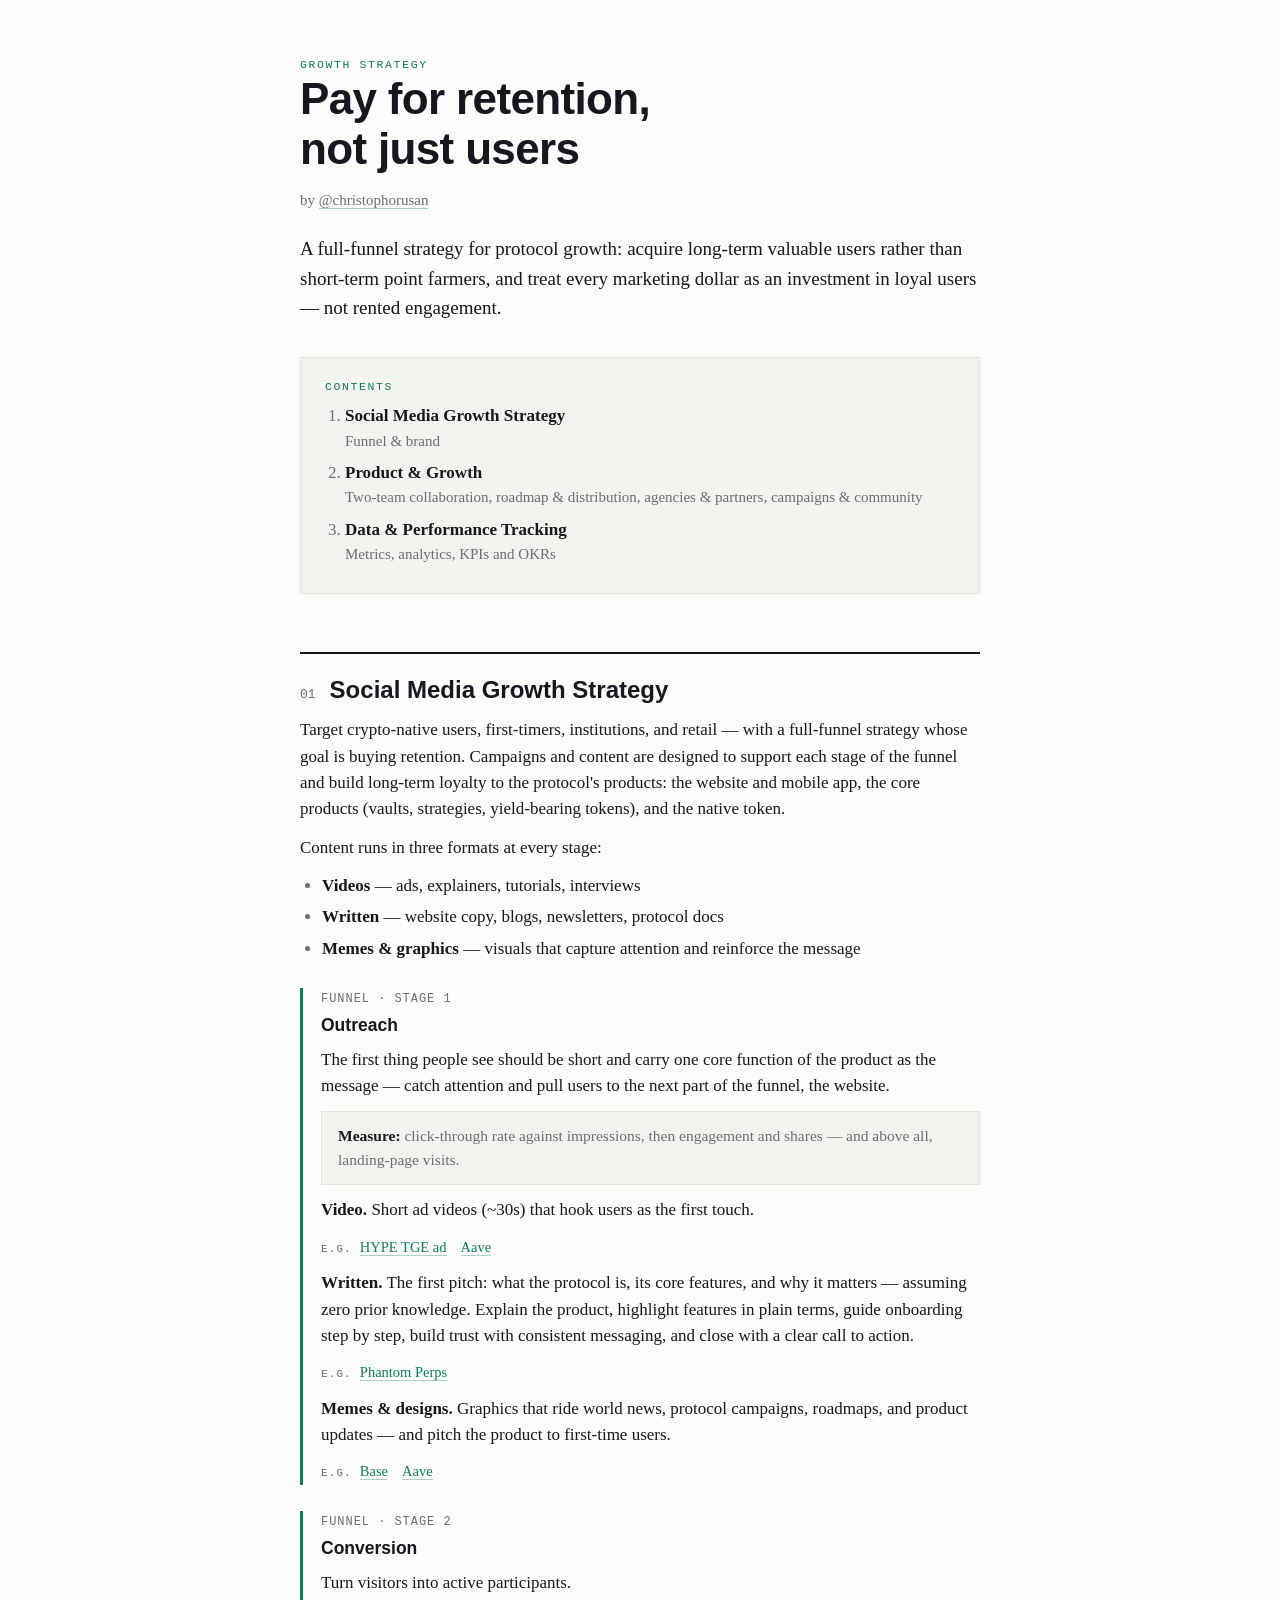
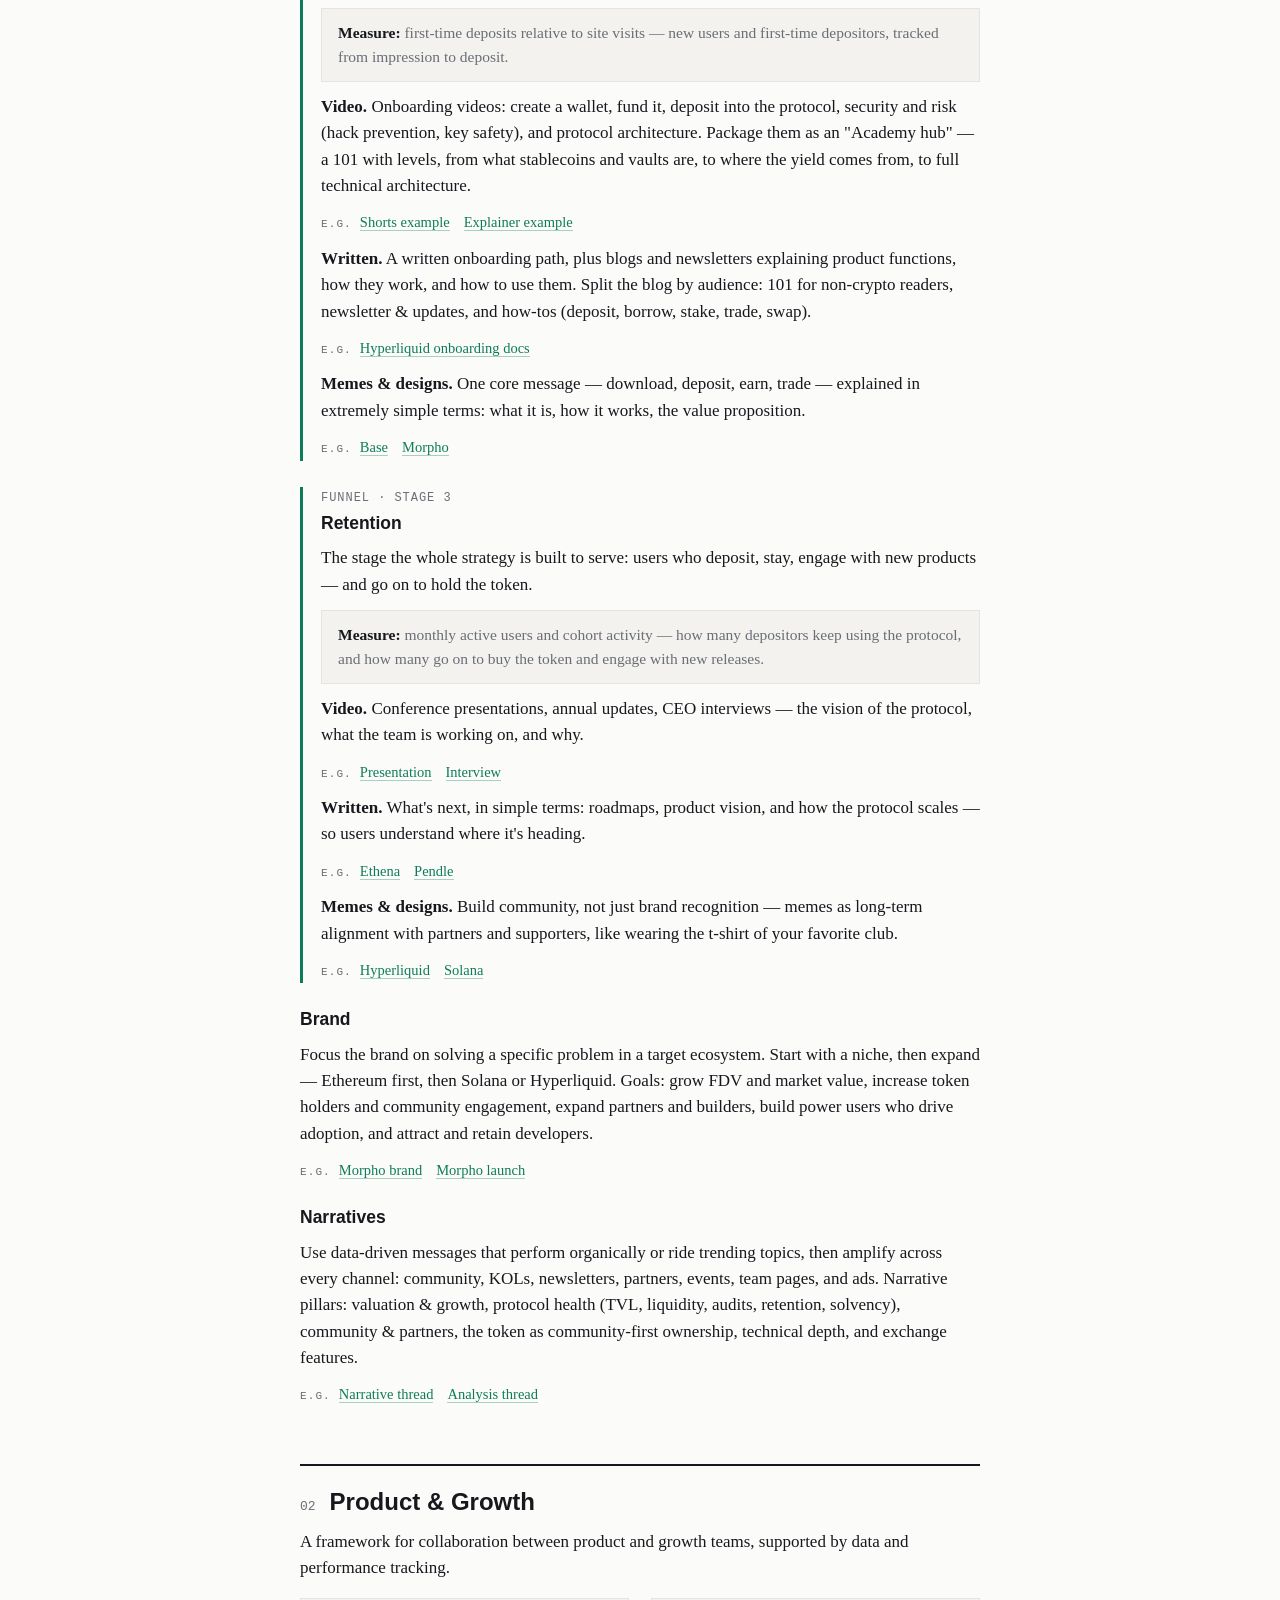
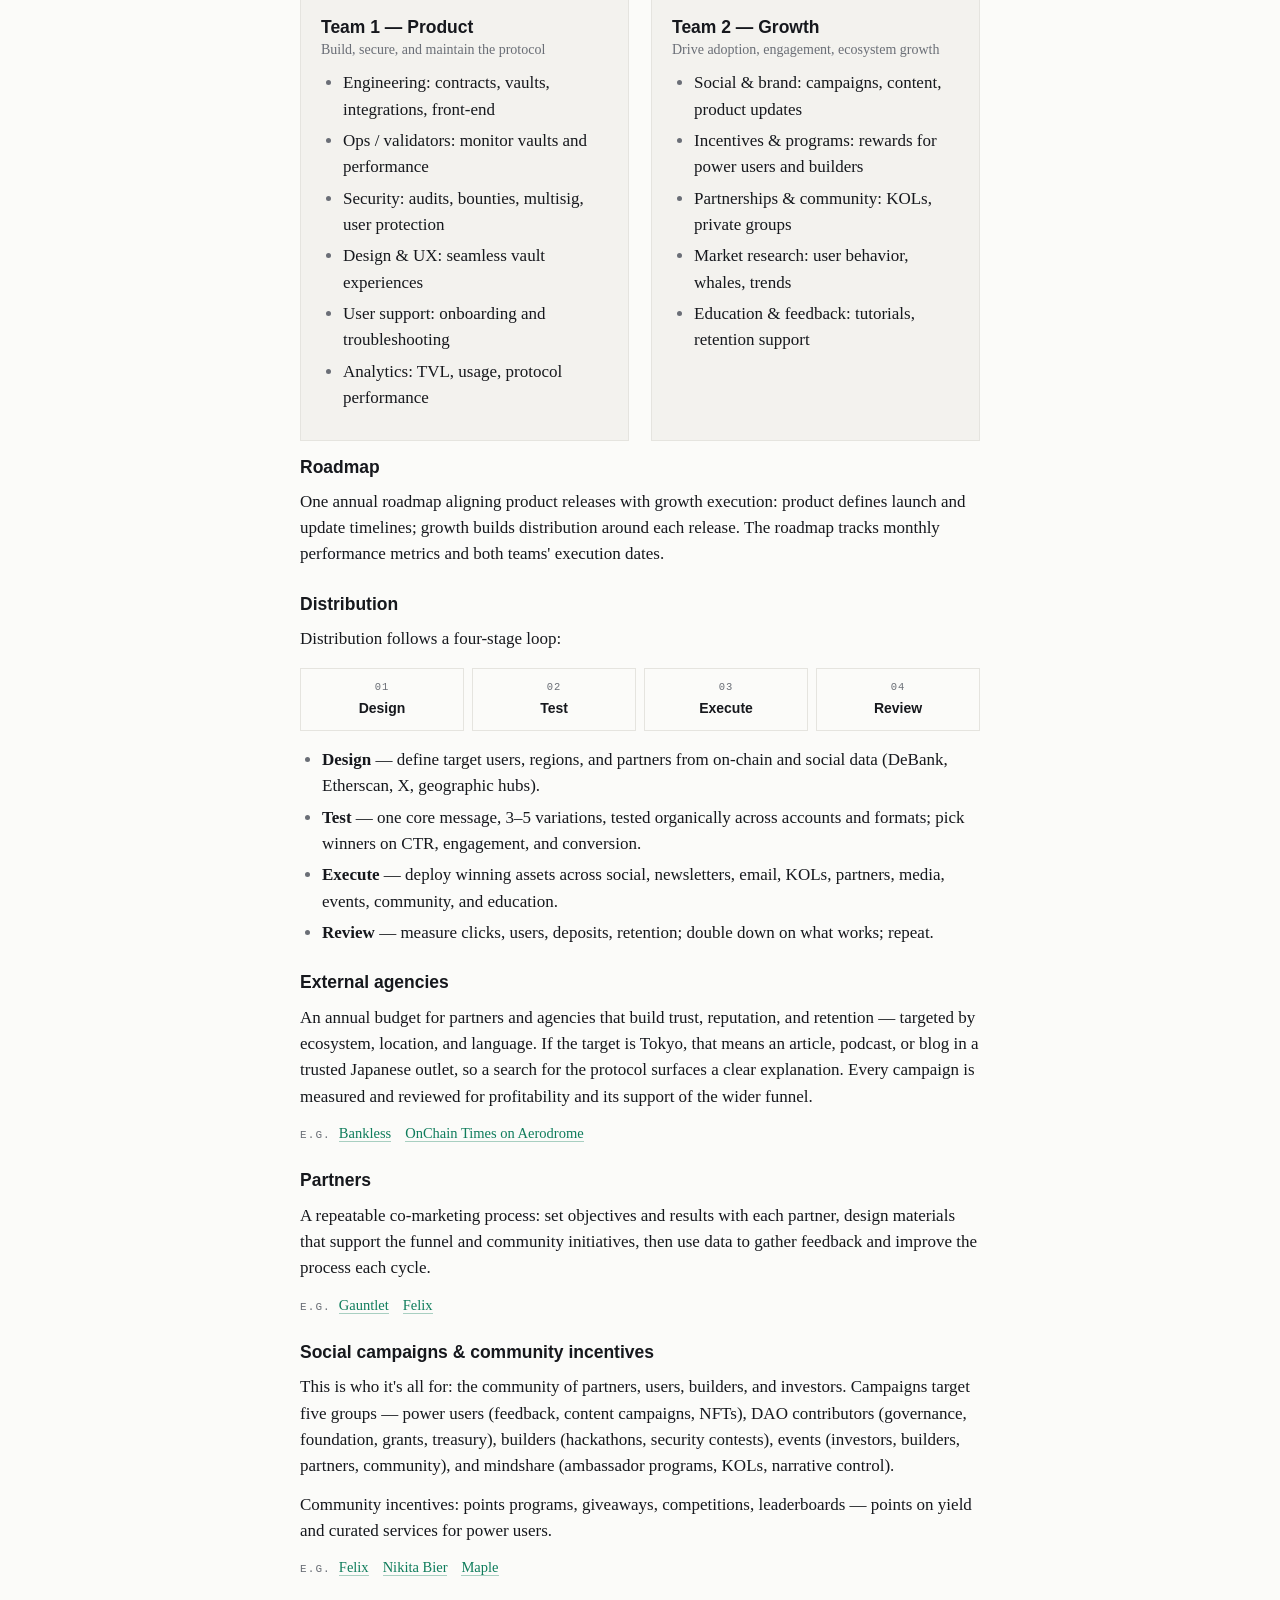
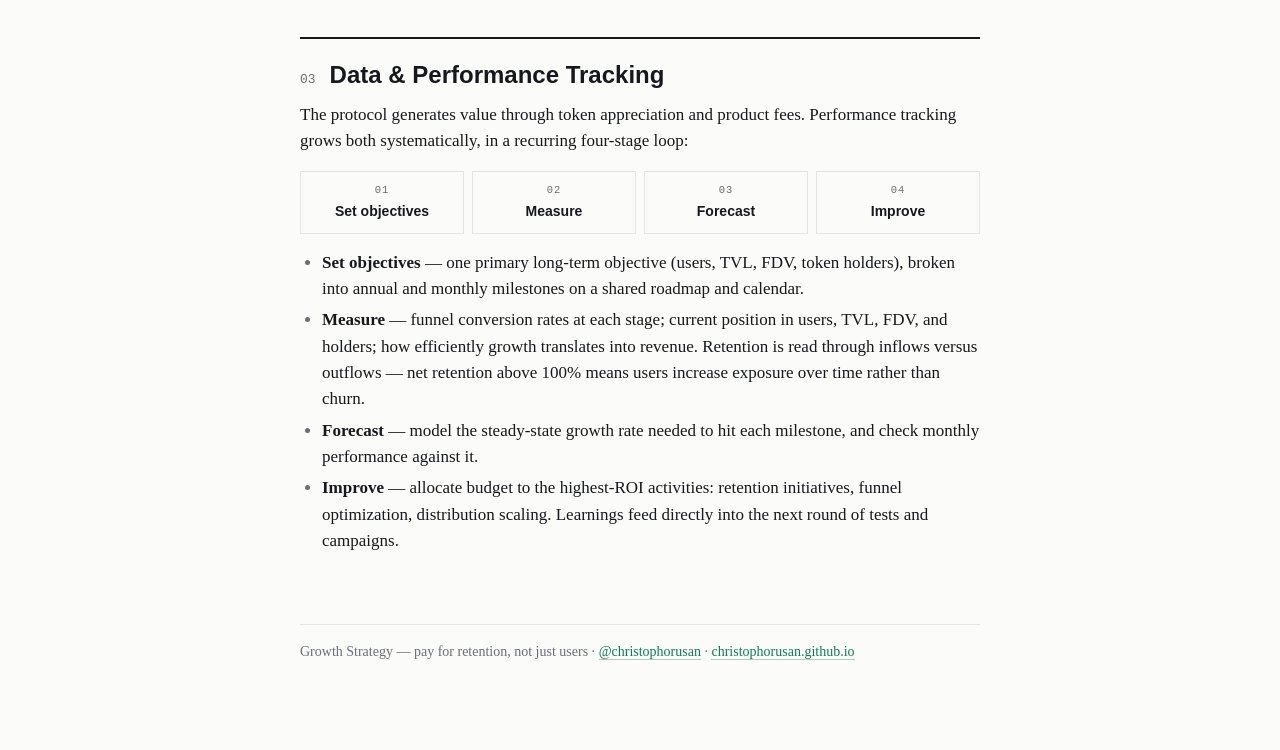
==== growth-strategy/index.html @ 37521517 "Add Growth Strategy page as the theory behind Oslo; two-visual preview on Engineering row Co-Authore" ====
<!DOCTYPE html>
<html lang="en">
<head>
<meta charset="utf-8">
<meta name="viewport" content="width=device-width, initial-scale=1">
<title>Growth Strategy — Pay for Retention, Not Just Users</title>
<style>
:root{
  --paper:#FBFBF9; --ink:#16181D; --soft:#6A6E76; --accent:#0E7C5B; --line:#E5E4DF; --card:#F3F2EE;
}
@media (prefers-color-scheme: dark){
  :root{ --paper:#101214; --ink:#E8E7E2; --soft:#9A9EA6; --accent:#3FBF8F; --line:#26292E; --card:#17191D; }
}
:root[data-theme="dark"]{ --paper:#101214; --ink:#E8E7E2; --soft:#9A9EA6; --accent:#3FBF8F; --line:#26292E; --card:#17191D; }
:root[data-theme="light"]{ --paper:#FBFBF9; --ink:#16181D; --soft:#6A6E76; --accent:#0E7C5B; --line:#E5E4DF; --card:#F3F2EE; }

html{background:var(--paper)}
body{
  font-family: Charter, Georgia, 'Times New Roman', serif;
  color:var(--ink); background:var(--paper);
  line-height:1.55; font-size:17px;
  max-width:680px; margin:0 auto; padding:56px 22px 90px;
}
h1,h2,h3{font-family:'Avenir Next','Helvetica Neue',Helvetica,Arial,sans-serif; text-wrap:balance; line-height:1.15; margin:0}
h1{font-size:clamp(30px,6vw,44px); font-weight:700; letter-spacing:-0.015em}
h2{font-size:24px; font-weight:600; margin-top:8px}
h3{font-size:17.5px; font-weight:600; margin-top:6px}
p{margin:12px 0}
.eyebrow{
  font-family:ui-monospace,'SF Mono',Menlo,monospace; font-size:11.5px; letter-spacing:0.14em;
  text-transform:uppercase; color:var(--accent); font-weight:500;
}
.byline{color:var(--soft); font-size:15px; margin-top:14px}
.byline a{color:var(--soft)}
.lede{font-size:19px; color:var(--ink); margin-top:22px}
a{color:var(--accent); text-decoration:none; border-bottom:1px solid color-mix(in srgb, var(--accent) 35%, transparent)}
a:hover{border-bottom-color:var(--accent)}
a:focus-visible{outline:2px solid var(--accent); outline-offset:2px; border-radius:2px}

.toc{border:1px solid var(--line); background:var(--card); padding:20px 24px; margin:34px 0 10px}
.toc ol{margin:8px 0 0; padding-left:20px}
.toc li{margin:7px 0}
.toc .d{color:var(--soft); font-size:15px}

section{margin-top:58px}
.secnum{
  display:flex; align-items:baseline; gap:14px; border-top:2px solid var(--ink);
  padding-top:14px; margin-bottom:6px;
}
.secnum .n{font-family:ui-monospace,'SF Mono',Menlo,monospace; font-size:13px; color:var(--soft)}

ul{padding-left:22px; margin:10px 0}
li{margin:5px 0}
li::marker{color:var(--soft)}

.stage{border-left:3px solid var(--accent); padding:2px 0 2px 18px; margin:26px 0}
.stage .k{font-family:ui-monospace,'SF Mono',Menlo,monospace; font-size:12px; color:var(--soft); letter-spacing:0.08em; text-transform:uppercase}
.metric{background:var(--card); border:1px solid var(--line); padding:12px 16px; margin:12px 0; font-size:15.5px; color:var(--soft)}
.metric b{color:var(--ink); font-weight:600}

.egs{font-size:14.5px; color:var(--soft); margin:8px 0 0}
.egs span{font-family:ui-monospace,'SF Mono',Menlo,monospace; font-size:11px; letter-spacing:0.1em; text-transform:uppercase; margin-right:8px}
.egs a{margin-right:14px; white-space:nowrap}

.cols{display:grid; grid-template-columns:1fr 1fr; gap:22px; margin:16px 0}
@media (max-width:620px){ .cols{grid-template-columns:1fr} }
.col{border:1px solid var(--line); padding:18px 20px; background:var(--card)}
.col h3{margin-top:0}
.col .sub{color:var(--soft); font-size:14px; margin:2px 0 10px}

.loop{display:grid; grid-template-columns:repeat(4,1fr); gap:8px; margin:16px 0}
@media (max-width:620px){ .loop{grid-template-columns:repeat(2,1fr)} }
.loop div{border:1px solid var(--line); padding:10px 12px; font-family:'Avenir Next','Helvetica Neue',sans-serif; font-size:14px; font-weight:600; text-align:center}
.loop div small{display:block; font-weight:400; color:var(--soft); font-family:ui-monospace,'SF Mono',Menlo,monospace; font-size:10.5px; letter-spacing:0.1em; margin-bottom:3px}

footer{margin-top:70px; border-top:1px solid var(--line); padding-top:16px; color:var(--soft); font-size:14px}
</style>

<div class="eyebrow">Growth Strategy</div>
<h1>Pay for retention,<br>not just users</h1>
<p class="byline">by <a href="https://x.com/christophorusan" target="_blank" rel="noopener">@christophorusan</a></p>

<p class="lede">A full-funnel strategy for protocol growth: acquire long-term valuable users rather than short-term point farmers, and treat every marketing dollar as an investment in loyal users — not rented engagement.</p>

<div class="toc">
  <div class="eyebrow">Contents</div>
  <ol>
    <li><b>Social Media Growth Strategy</b> <div class="d">Funnel &amp; brand</div></li>
    <li><b>Product &amp; Growth</b> <div class="d">Two-team collaboration, roadmap &amp; distribution, agencies &amp; partners, campaigns &amp; community</div></li>
    <li><b>Data &amp; Performance Tracking</b> <div class="d">Metrics, analytics, KPIs and OKRs</div></li>
  </ol>
</div>

<section>
  <div class="secnum"><span class="n">01</span><h2>Social Media Growth Strategy</h2></div>
  <p>Target crypto-native users, first-timers, institutions, and retail — with a full-funnel strategy whose goal is buying retention. Campaigns and content are designed to support each stage of the funnel and build long-term loyalty to the protocol's products: the website and mobile app, the core products (vaults, strategies, yield-bearing tokens), and the native token.</p>
  <p>Content runs in three formats at every stage:</p>
  <ul>
    <li><b>Videos</b> — ads, explainers, tutorials, interviews</li>
    <li><b>Written</b> — website copy, blogs, newsletters, protocol docs</li>
    <li><b>Memes &amp; graphics</b> — visuals that capture attention and reinforce the message</li>
  </ul>

  <div class="stage">
    <div class="k">Funnel · Stage 1</div>
    <h3>Outreach</h3>
    <p>The first thing people see should be short and carry one core function of the product as the message — catch attention and pull users to the next part of the funnel, the website.</p>
    <div class="metric"><b>Measure:</b> click-through rate against impressions, then engagement and shares — and above all, landing-page visits.</div>
    <p><b>Video.</b> Short ad videos (~30s) that hook users as the first touch.</p>
    <p class="egs"><span>e.g.</span><a href="https://x.com/christophorusan/status/1855778920747954342" target="_blank" rel="noopener">HYPE TGE ad</a><a href="https://x.com/aave/status/2003155595210424394" target="_blank" rel="noopener">Aave</a></p>
    <p><b>Written.</b> The first pitch: what the protocol is, its core features, and why it matters — assuming zero prior knowledge. Explain the product, highlight features in plain terms, guide onboarding step by step, build trust with consistent messaging, and close with a clear call to action.</p>
    <p class="egs"><span>e.g.</span><a href="https://phantom.com/learn/blog/phantom-perps" target="_blank" rel="noopener">Phantom Perps</a></p>
    <p><b>Memes &amp; designs.</b> Graphics that ride world news, protocol campaigns, roadmaps, and product updates — and pitch the product to first-time users.</p>
    <p class="egs"><span>e.g.</span><a href="https://x.com/base/status/1912584945127813533" target="_blank" rel="noopener">Base</a><a href="https://x.com/aave/status/2007457760061935712" target="_blank" rel="noopener">Aave</a></p>
  </div>

  <div class="stage">
    <div class="k">Funnel · Stage 2</div>
    <h3>Conversion</h3>
    <p>Turn visitors into active participants.</p>
    <div class="metric"><b>Measure:</b> first-time deposits relative to site visits — new users and first-time depositors, tracked from impression to deposit.</div>
    <p><b>Video.</b> Onboarding videos: create a wallet, fund it, deposit into the protocol, security and risk (hack prevention, key safety), and protocol architecture. Package them as an "Academy hub" — a 101 with levels, from what stablecoins and vaults are, to where the yield comes from, to full technical architecture.</p>
    <p class="egs"><span>e.g.</span><a href="https://www.youtube.com/shorts/gUmIEtz-gNc" target="_blank" rel="noopener">Shorts example</a><a href="https://www.youtube.com/watch?v=byNNauAJrKI" target="_blank" rel="noopener">Explainer example</a></p>
    <p><b>Written.</b> A written onboarding path, plus blogs and newsletters explaining product functions, how they work, and how to use them. Split the blog by audience: 101 for non-crypto readers, newsletter &amp; updates, and how-tos (deposit, borrow, stake, trade, swap).</p>
    <p class="egs"><span>e.g.</span><a href="https://hyperliquid.gitbook.io/hyperliquid-docs/onboarding" target="_blank" rel="noopener">Hyperliquid onboarding docs</a></p>
    <p><b>Memes &amp; designs.</b> One core message — download, deposit, earn, trade — explained in extremely simple terms: what it is, how it works, the value proposition.</p>
    <p class="egs"><span>e.g.</span><a href="https://x.com/base/status/1989096686396821803" target="_blank" rel="noopener">Base</a><a href="https://x.com/morpho/status/2009310157768139183" target="_blank" rel="noopener">Morpho</a></p>
  </div>

  <div class="stage">
    <div class="k">Funnel · Stage 3</div>
    <h3>Retention</h3>
    <p>The stage the whole strategy is built to serve: users who deposit, stay, engage with new products — and go on to hold the token.</p>
    <div class="metric"><b>Measure:</b> monthly active users and cohort activity — how many depositors keep using the protocol, and how many go on to buy the token and engage with new releases.</div>
    <p><b>Video.</b> Conference presentations, annual updates, CEO interviews — the vision of the protocol, what the team is working on, and why.</p>
    <p class="egs"><span>e.g.</span><a href="https://www.youtube.com/watch?v=QDxRDzxxXgY" target="_blank" rel="noopener">Presentation</a><a href="https://www.youtube.com/watch?v=FBHmAq5lmZQ" target="_blank" rel="noopener">Interview</a></p>
    <p><b>Written.</b> What's next, in simple terms: roadmaps, product vision, and how the protocol scales — so users understand where it's heading.</p>
    <p class="egs"><span>e.g.</span><a href="https://x.com/ethena_labs/status/1885018297957310686" target="_blank" rel="noopener">Ethena</a><a href="https://x.com/pendle_fi/status/1886764236795429321" target="_blank" rel="noopener">Pendle</a></p>
    <p><b>Memes &amp; designs.</b> Build community, not just brand recognition — memes as long-term alignment with partners and supporters, like wearing the t-shirt of your favorite club.</p>
    <p class="egs"><span>e.g.</span><a href="https://x.com/HyperliquidX/status/2008458928288657426" target="_blank" rel="noopener">Hyperliquid</a><a href="https://x.com/solana/status/2010392531218157868" target="_blank" rel="noopener">Solana</a></p>
  </div>

  <h3>Brand</h3>
  <p>Focus the brand on solving a specific problem in a target ecosystem. Start with a niche, then expand — Ethereum first, then Solana or Hyperliquid. Goals: grow FDV and market value, increase token holders and community engagement, expand partners and builders, build power users who drive adoption, and attract and retain developers.</p>
  <p class="egs"><span>e.g.</span><a href="https://x.com/Morpho/status/1842148215342215176" target="_blank" rel="noopener">Morpho brand</a><a href="https://x.com/Morpho/status/1711744126184747077" target="_blank" rel="noopener">Morpho launch</a></p>

  <h3 style="margin-top:26px">Narratives</h3>
  <p>Use data-driven messages that perform organically or ride trending topics, then amplify across every channel: community, KOLs, newsletters, partners, events, team pages, and ads. Narrative pillars: valuation &amp; growth, protocol health (TVL, liquidity, audits, retention, solvency), community &amp; partners, the token as community-first ownership, technical depth, and exchange features.</p>
  <p class="egs"><span>e.g.</span><a href="https://x.com/hyperdailytk/status/2016038440043995509" target="_blank" rel="noopener">Narrative thread</a><a href="https://x.com/narwhaltan/status/1974338352557273239" target="_blank" rel="noopener">Analysis thread</a></p>
</section>

<section>
  <div class="secnum"><span class="n">02</span><h2>Product &amp; Growth</h2></div>
  <p>A framework for collaboration between product and growth teams, supported by data and performance tracking.</p>
  <div class="cols">
    <div class="col">
      <h3>Team 1 — Product</h3>
      <div class="sub">Build, secure, and maintain the protocol</div>
      <ul>
        <li>Engineering: contracts, vaults, integrations, front-end</li>
        <li>Ops / validators: monitor vaults and performance</li>
        <li>Security: audits, bounties, multisig, user protection</li>
        <li>Design &amp; UX: seamless vault experiences</li>
        <li>User support: onboarding and troubleshooting</li>
        <li>Analytics: TVL, usage, protocol performance</li>
      </ul>
    </div>
    <div class="col">
      <h3>Team 2 — Growth</h3>
      <div class="sub">Drive adoption, engagement, ecosystem growth</div>
      <ul>
        <li>Social &amp; brand: campaigns, content, product updates</li>
        <li>Incentives &amp; programs: rewards for power users and builders</li>
        <li>Partnerships &amp; community: KOLs, private groups</li>
        <li>Market research: user behavior, whales, trends</li>
        <li>Education &amp; feedback: tutorials, retention support</li>
      </ul>
    </div>
  </div>

  <h3>Roadmap</h3>
  <p>One annual roadmap aligning product releases with growth execution: product defines launch and update timelines; growth builds distribution around each release. The roadmap tracks monthly performance metrics and both teams' execution dates.</p>

  <h3 style="margin-top:26px">Distribution</h3>
  <p>Distribution follows a four-stage loop:</p>
  <div class="loop">
    <div><small>01</small>Design</div>
    <div><small>02</small>Test</div>
    <div><small>03</small>Execute</div>
    <div><small>04</small>Review</div>
  </div>
  <ul>
    <li><b>Design</b> — define target users, regions, and partners from on-chain and social data (DeBank, Etherscan, X, geographic hubs).</li>
    <li><b>Test</b> — one core message, 3–5 variations, tested organically across accounts and formats; pick winners on CTR, engagement, and conversion.</li>
    <li><b>Execute</b> — deploy winning assets across social, newsletters, email, KOLs, partners, media, events, community, and education.</li>
    <li><b>Review</b> — measure clicks, users, deposits, retention; double down on what works; repeat.</li>
  </ul>

  <h3 style="margin-top:26px">External agencies</h3>
  <p>An annual budget for partners and agencies that build trust, reputation, and retention — targeted by ecosystem, location, and language. If the target is Tokyo, that means an article, podcast, or blog in a trusted Japanese outlet, so a search for the protocol surfaces a clear explanation. Every campaign is measured and reviewed for profitability and its support of the wider funnel.</p>
  <p class="egs"><span>e.g.</span><a href="https://x.com/Bankless/status/1978785440892153946" target="_blank" rel="noopener">Bankless</a><a href="https://www.onchaintimes.com/aerodrome-the-defi-revenue-giant/" target="_blank" rel="noopener">OnChain Times on Aerodrome</a></p>

  <h3 style="margin-top:26px">Partners</h3>
  <p>A repeatable co-marketing process: set objectives and results with each partner, design materials that support the funnel and community initiatives, then use data to gather feedback and improve the process each cycle.</p>
  <p class="egs"><span>e.g.</span><a href="https://x.com/gauntlet_xyz/status/2011458198679461908" target="_blank" rel="noopener">Gauntlet</a><a href="https://x.com/felixprotocol/status/2011831820371828920" target="_blank" rel="noopener">Felix</a></p>

  <h3 style="margin-top:26px">Social campaigns &amp; community incentives</h3>
  <p>This is who it's all for: the community of partners, users, builders, and investors. Campaigns target five groups — power users (feedback, content campaigns, NFTs), DAO contributors (governance, foundation, grants, treasury), builders (hackathons, security contests), events (investors, builders, partners, community), and mindshare (ambassador programs, KOLs, narrative control).</p>
  <p>Community incentives: points programs, giveaways, competitions, leaderboards — points on yield and curated services for power users.</p>
  <p class="egs"><span>e.g.</span><a href="https://x.com/felixprotocol/status/1986089539362869435" target="_blank" rel="noopener">Felix</a><a href="https://x.com/nikitabier/status/2012307256444854693" target="_blank" rel="noopener">Nikita Bier</a><a href="https://x.com/maplefinance/status/1917927119793078739" target="_blank" rel="noopener">Maple</a></p>
</section>

<section>
  <div class="secnum"><span class="n">03</span><h2>Data &amp; Performance Tracking</h2></div>
  <p>The protocol generates value through token appreciation and product fees. Performance tracking grows both systematically, in a recurring four-stage loop:</p>
  <div class="loop">
    <div><small>01</small>Set objectives</div>
    <div><small>02</small>Measure</div>
    <div><small>03</small>Forecast</div>
    <div><small>04</small>Improve</div>
  </div>
  <ul>
    <li><b>Set objectives</b> — one primary long-term objective (users, TVL, FDV, token holders), broken into annual and monthly milestones on a shared roadmap and calendar.</li>
    <li><b>Measure</b> — funnel conversion rates at each stage; current position in users, TVL, FDV, and holders; how efficiently growth translates into revenue. Retention is read through inflows versus outflows — net retention above 100% means users increase exposure over time rather than churn.</li>
    <li><b>Forecast</b> — model the steady-state growth rate needed to hit each milestone, and check monthly performance against it.</li>
    <li><b>Improve</b> — allocate budget to the highest-ROI activities: retention initiatives, funnel optimization, distribution scaling. Learnings feed directly into the next round of tests and campaigns.</li>
  </ul>
</section>

<footer>
  Growth Strategy — pay for retention, not just users · <a href="https://x.com/christophorusan" target="_blank" rel="noopener">@christophorusan</a> · <a href="https://christophorusan.github.io" target="_blank" rel="noopener">christophorusan.github.io</a>
</footer>

</html>
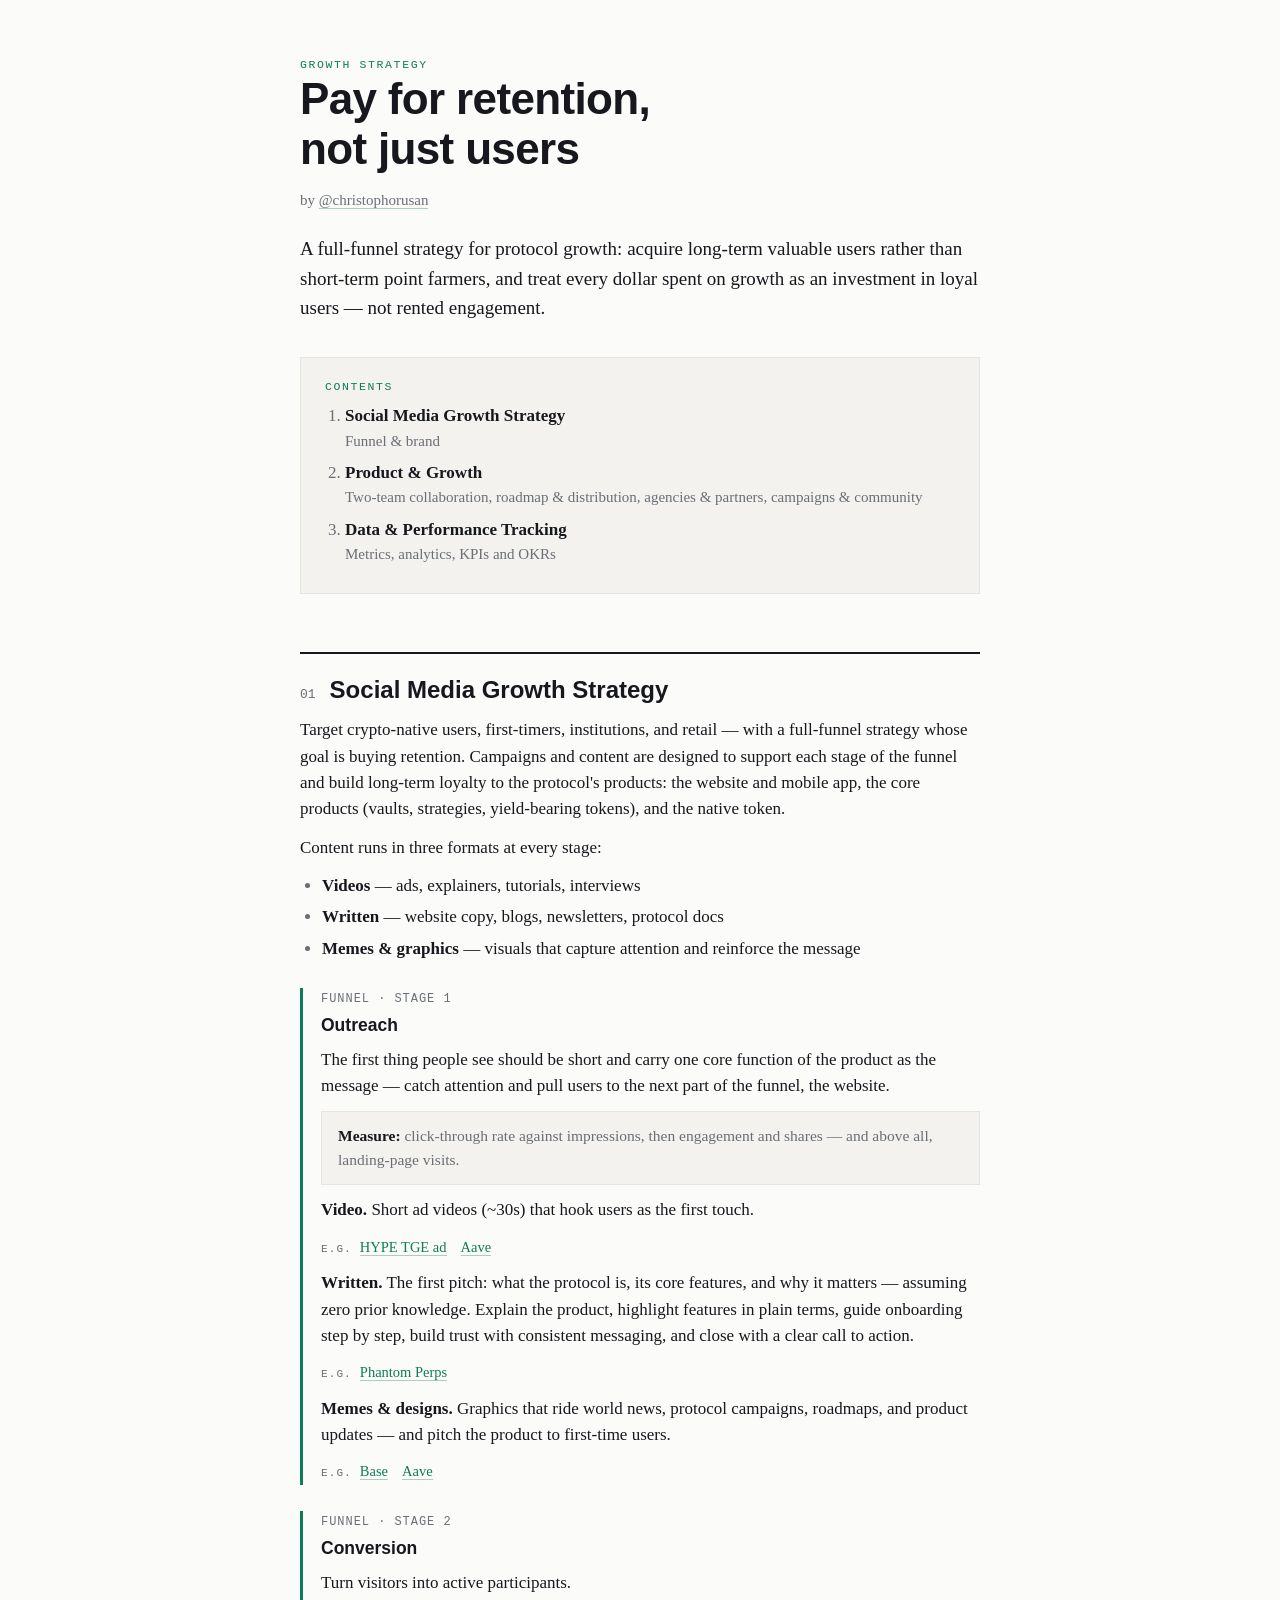
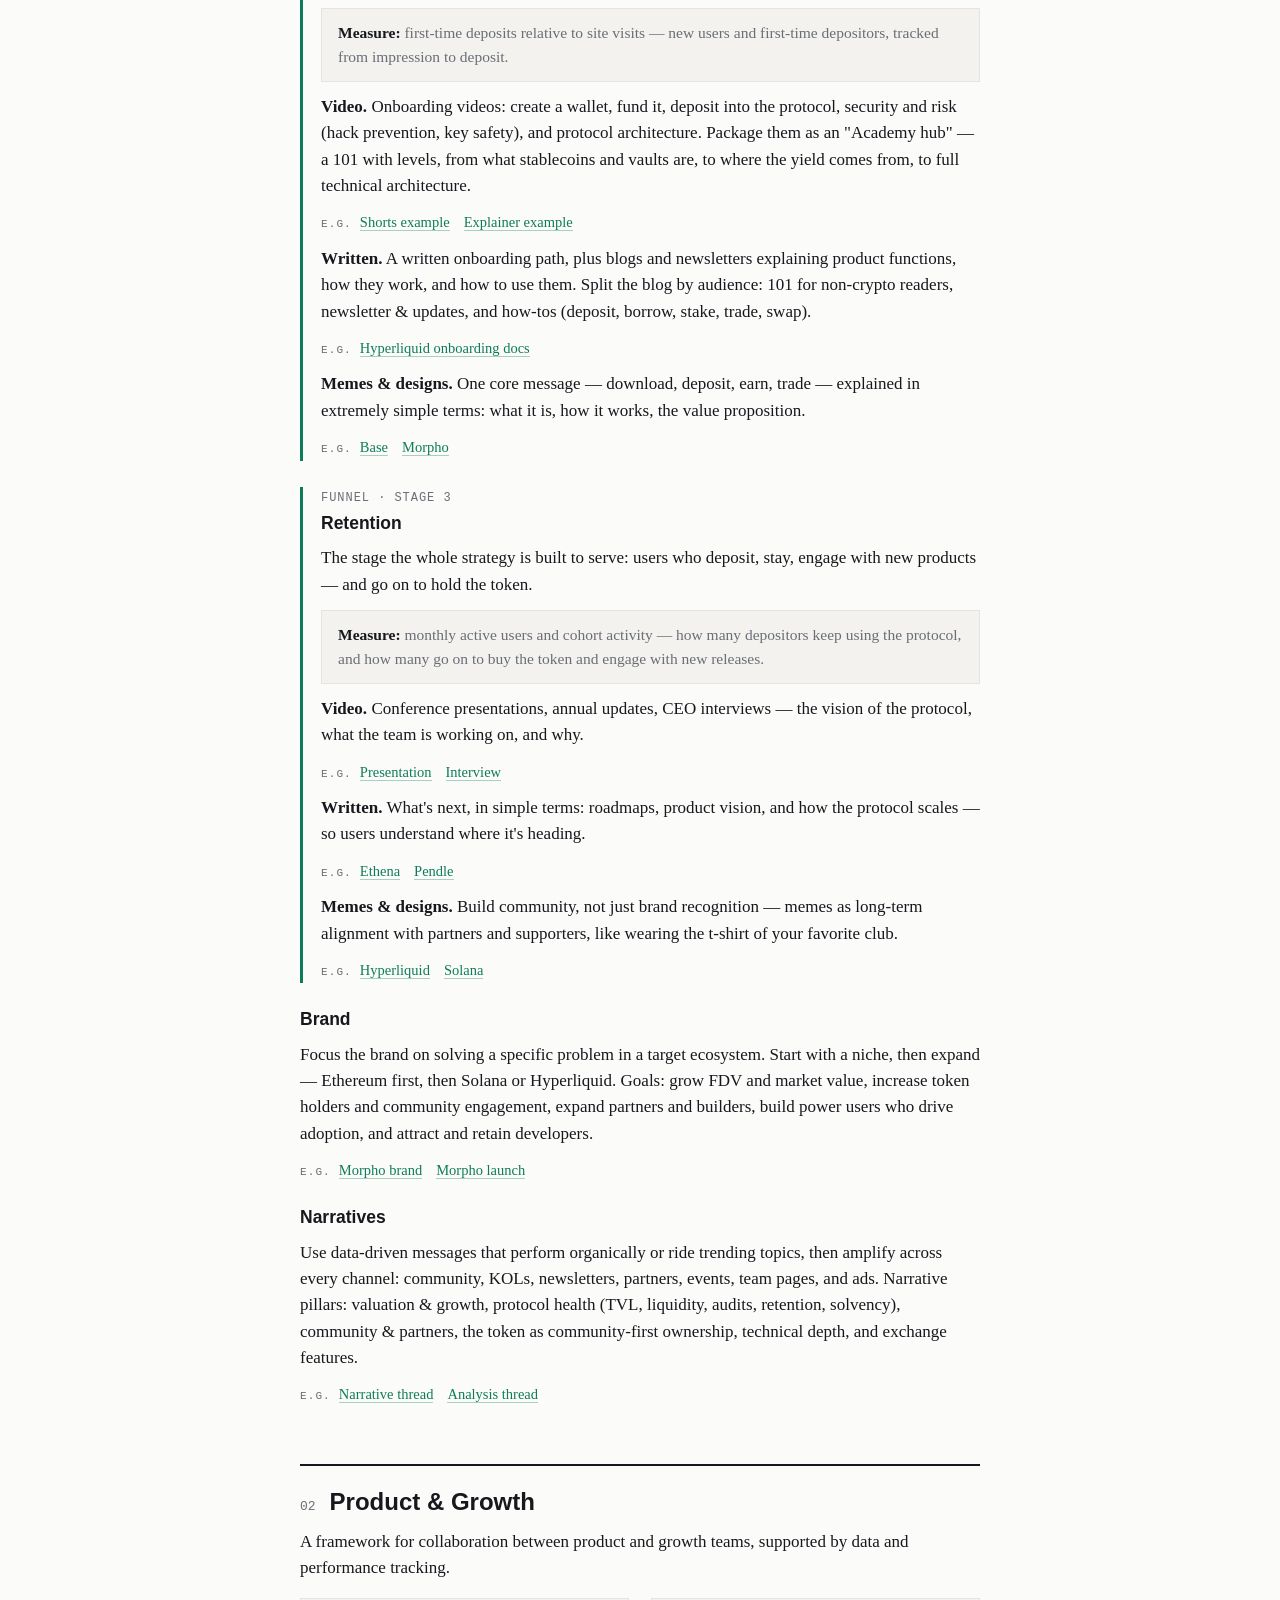
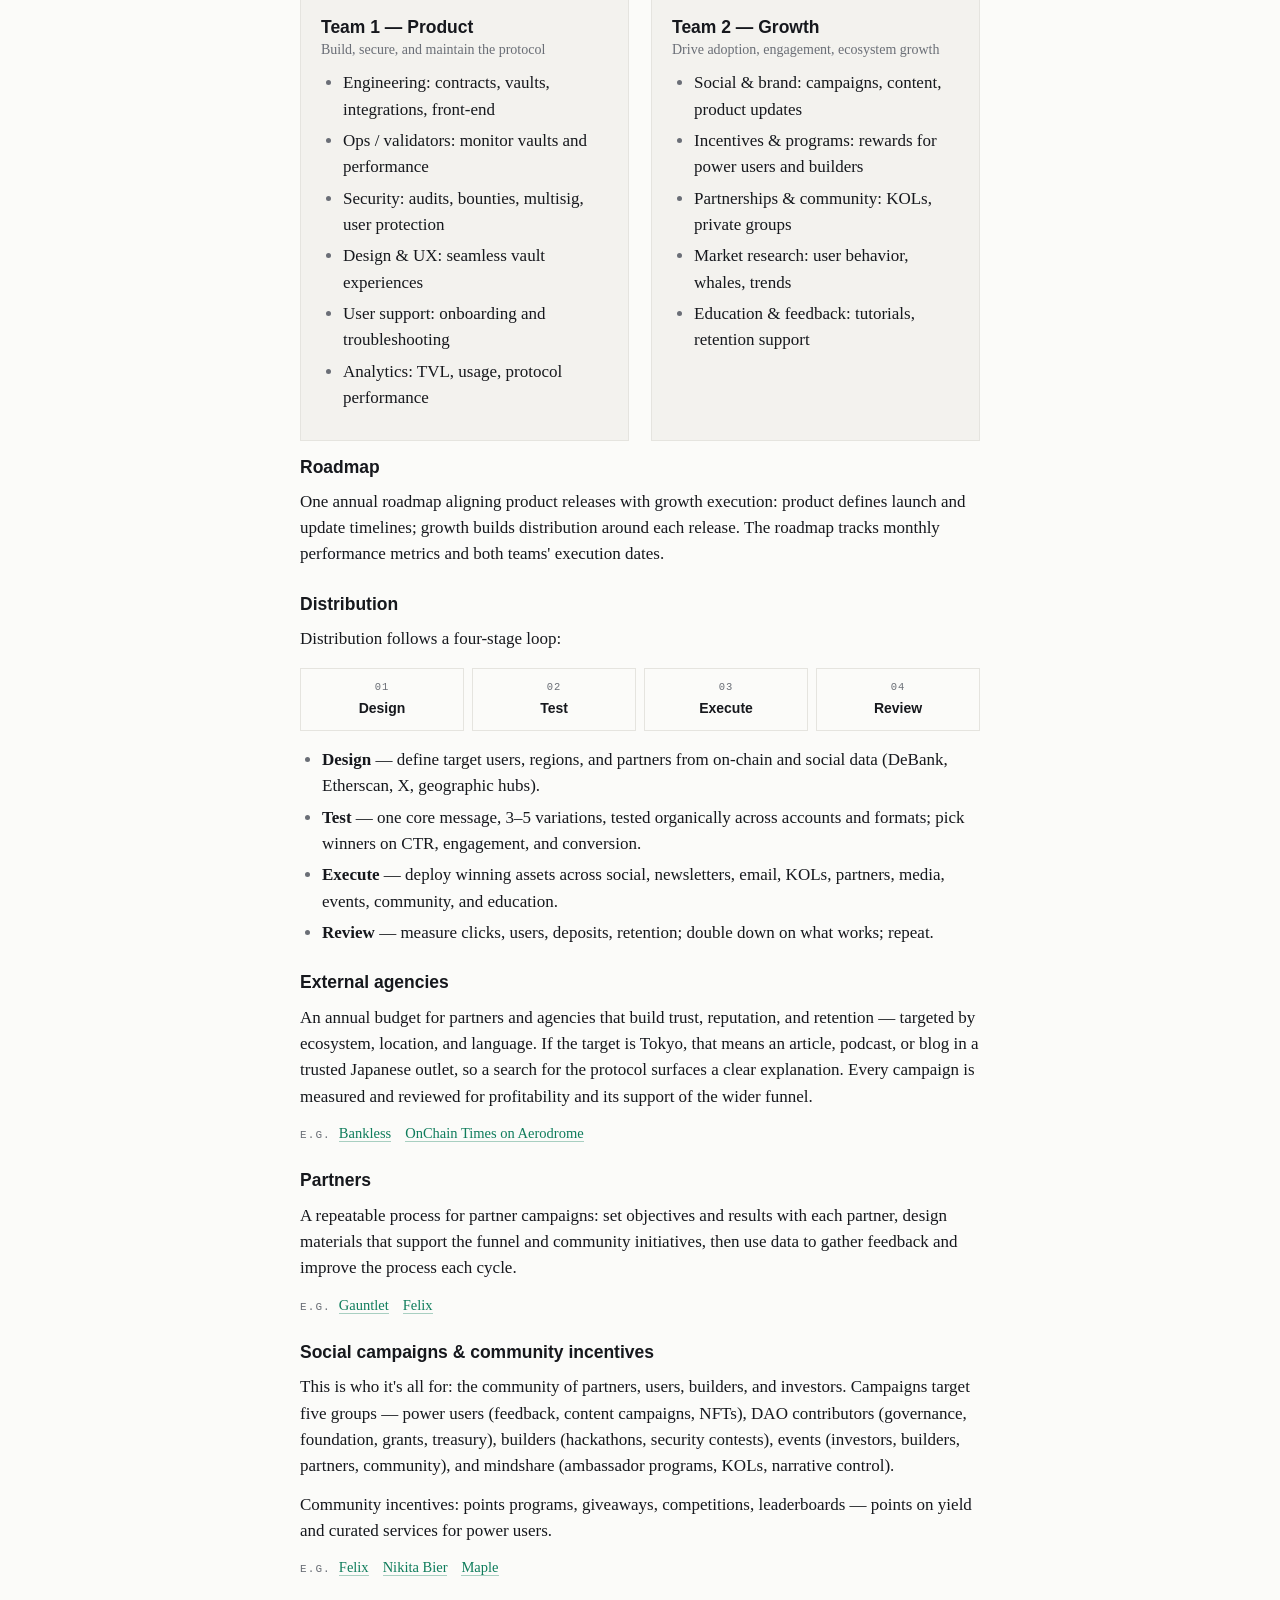
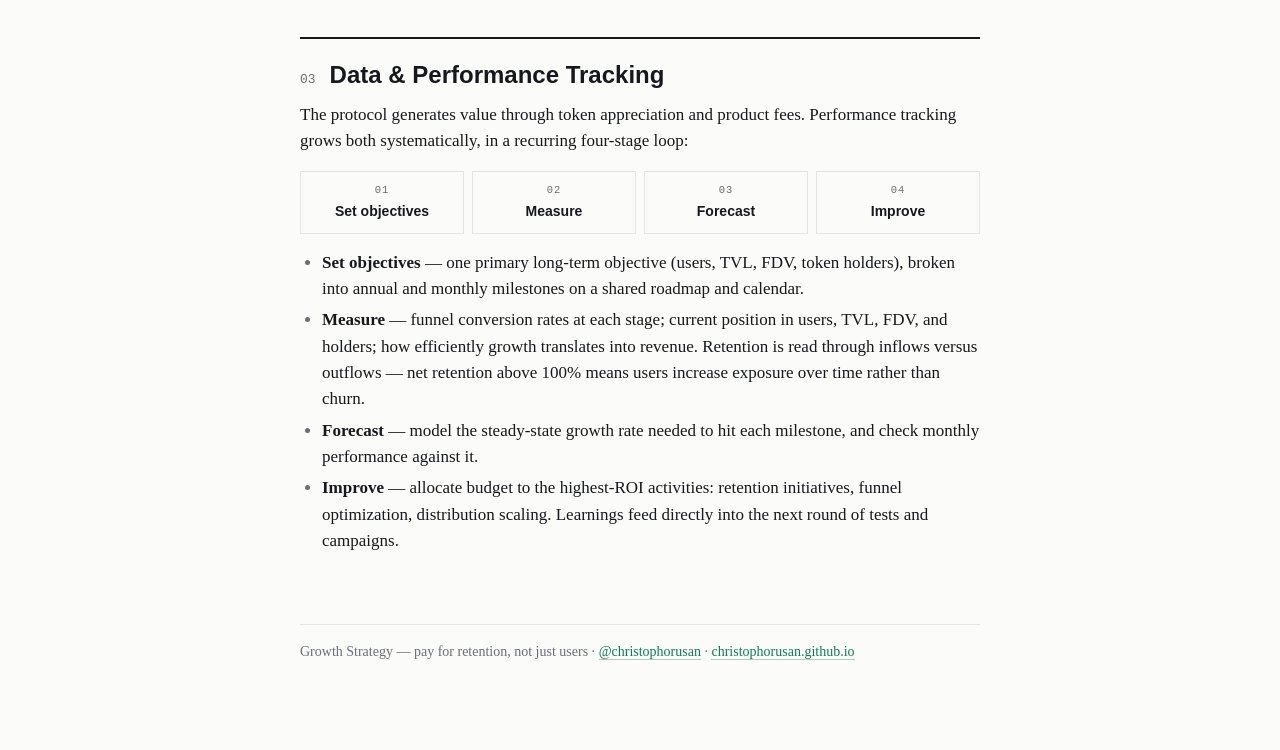
==== commit a4694789: "Refine portfolio around trader needs and community participation" ====
--- a/growth-strategy/index.html
+++ b/growth-strategy/index.html
@@ -80,7 +80,7 @@
 <h1>Pay for retention,<br>not just users</h1>
 <p class="byline">by <a href="https://x.com/christophorusan" target="_blank" rel="noopener">@christophorusan</a></p>
 
-<p class="lede">A full-funnel strategy for protocol growth: acquire long-term valuable users rather than short-term point farmers, and treat every marketing dollar as an investment in loyal users — not rented engagement.</p>
+<p class="lede">A full-funnel strategy for protocol growth: acquire long-term valuable users rather than short-term point farmers, and treat every dollar spent on growth as an investment in loyal users — not rented engagement.</p>
 
 <div class="toc">
   <div class="eyebrow">Contents</div>
@@ -201,7 +201,7 @@
   <p class="egs"><span>e.g.</span><a href="https://x.com/Bankless/status/1978785440892153946" target="_blank" rel="noopener">Bankless</a><a href="https://www.onchaintimes.com/aerodrome-the-defi-revenue-giant/" target="_blank" rel="noopener">OnChain Times on Aerodrome</a></p>
 
   <h3 style="margin-top:26px">Partners</h3>
-  <p>A repeatable co-marketing process: set objectives and results with each partner, design materials that support the funnel and community initiatives, then use data to gather feedback and improve the process each cycle.</p>
+  <p>A repeatable process for partner campaigns: set objectives and results with each partner, design materials that support the funnel and community initiatives, then use data to gather feedback and improve the process each cycle.</p>
   <p class="egs"><span>e.g.</span><a href="https://x.com/gauntlet_xyz/status/2011458198679461908" target="_blank" rel="noopener">Gauntlet</a><a href="https://x.com/felixprotocol/status/2011831820371828920" target="_blank" rel="noopener">Felix</a></p>
 
   <h3 style="margin-top:26px">Social campaigns &amp; community incentives</h3>
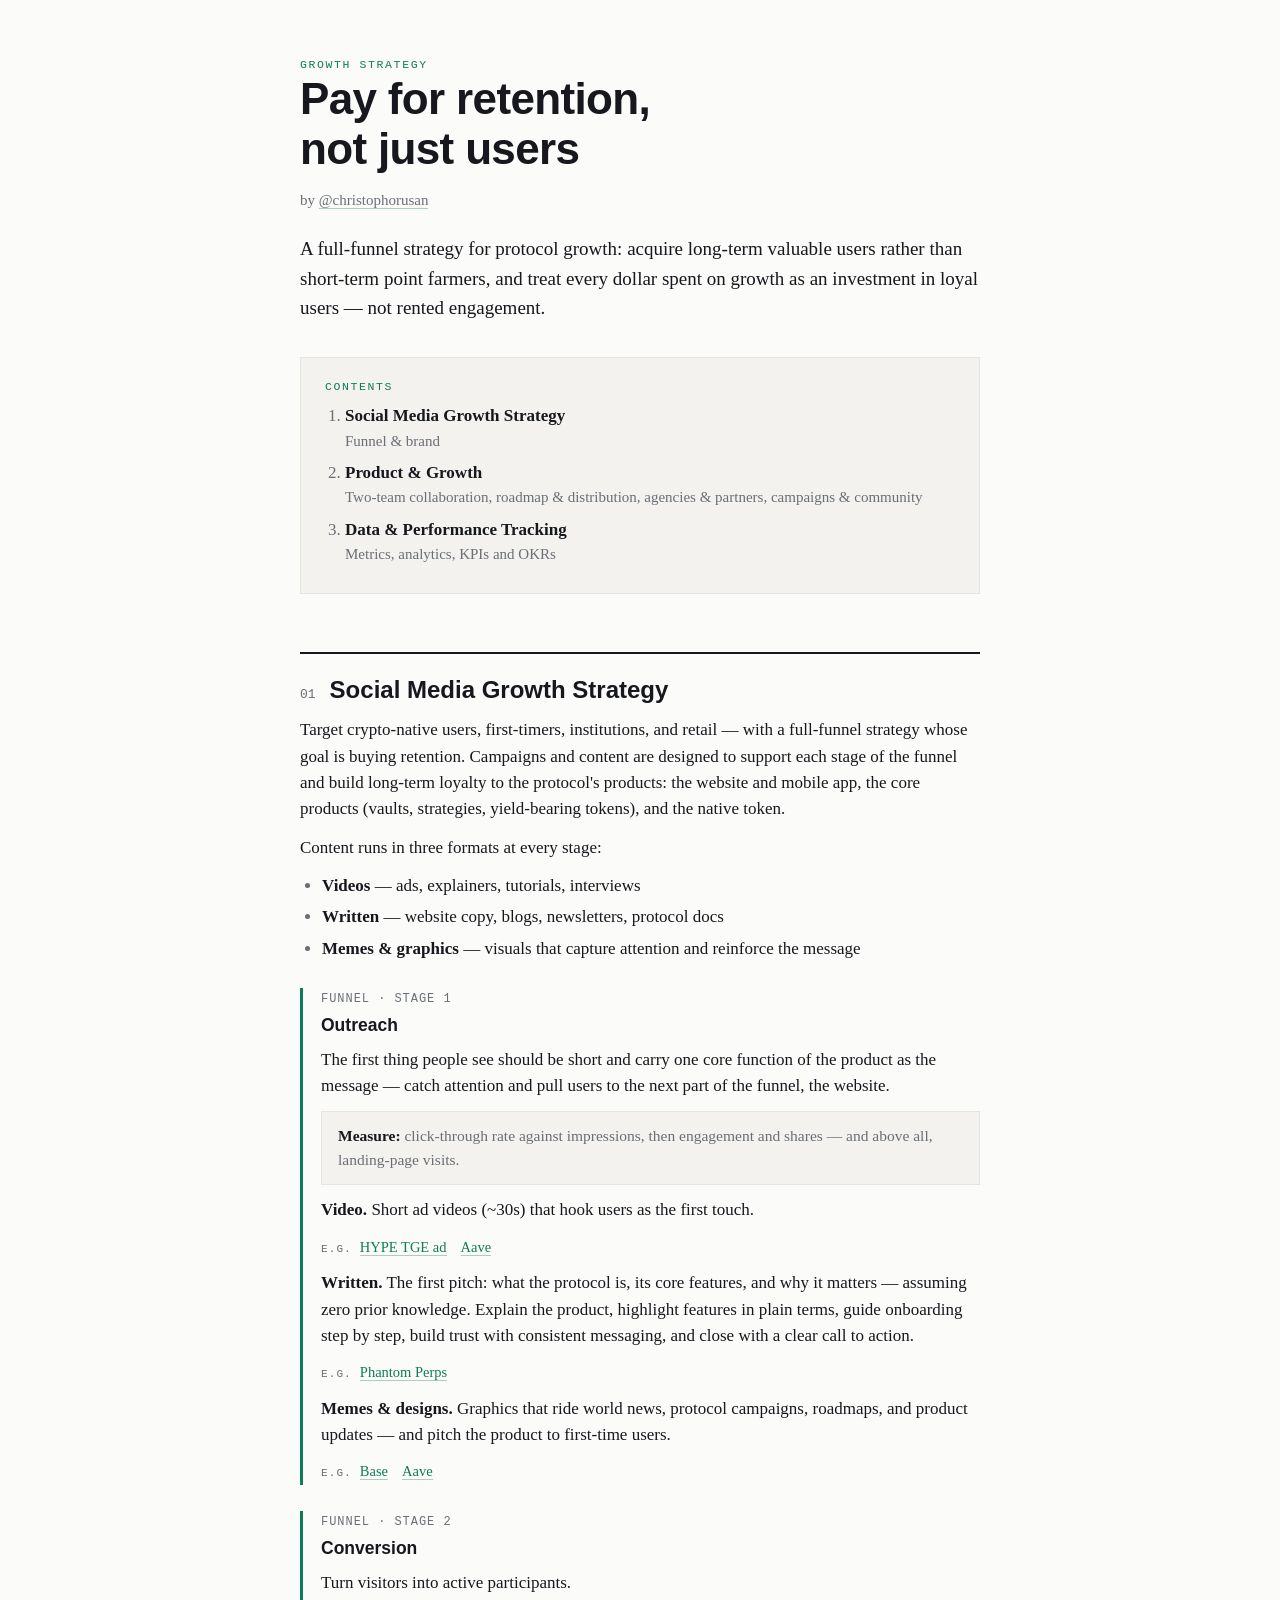
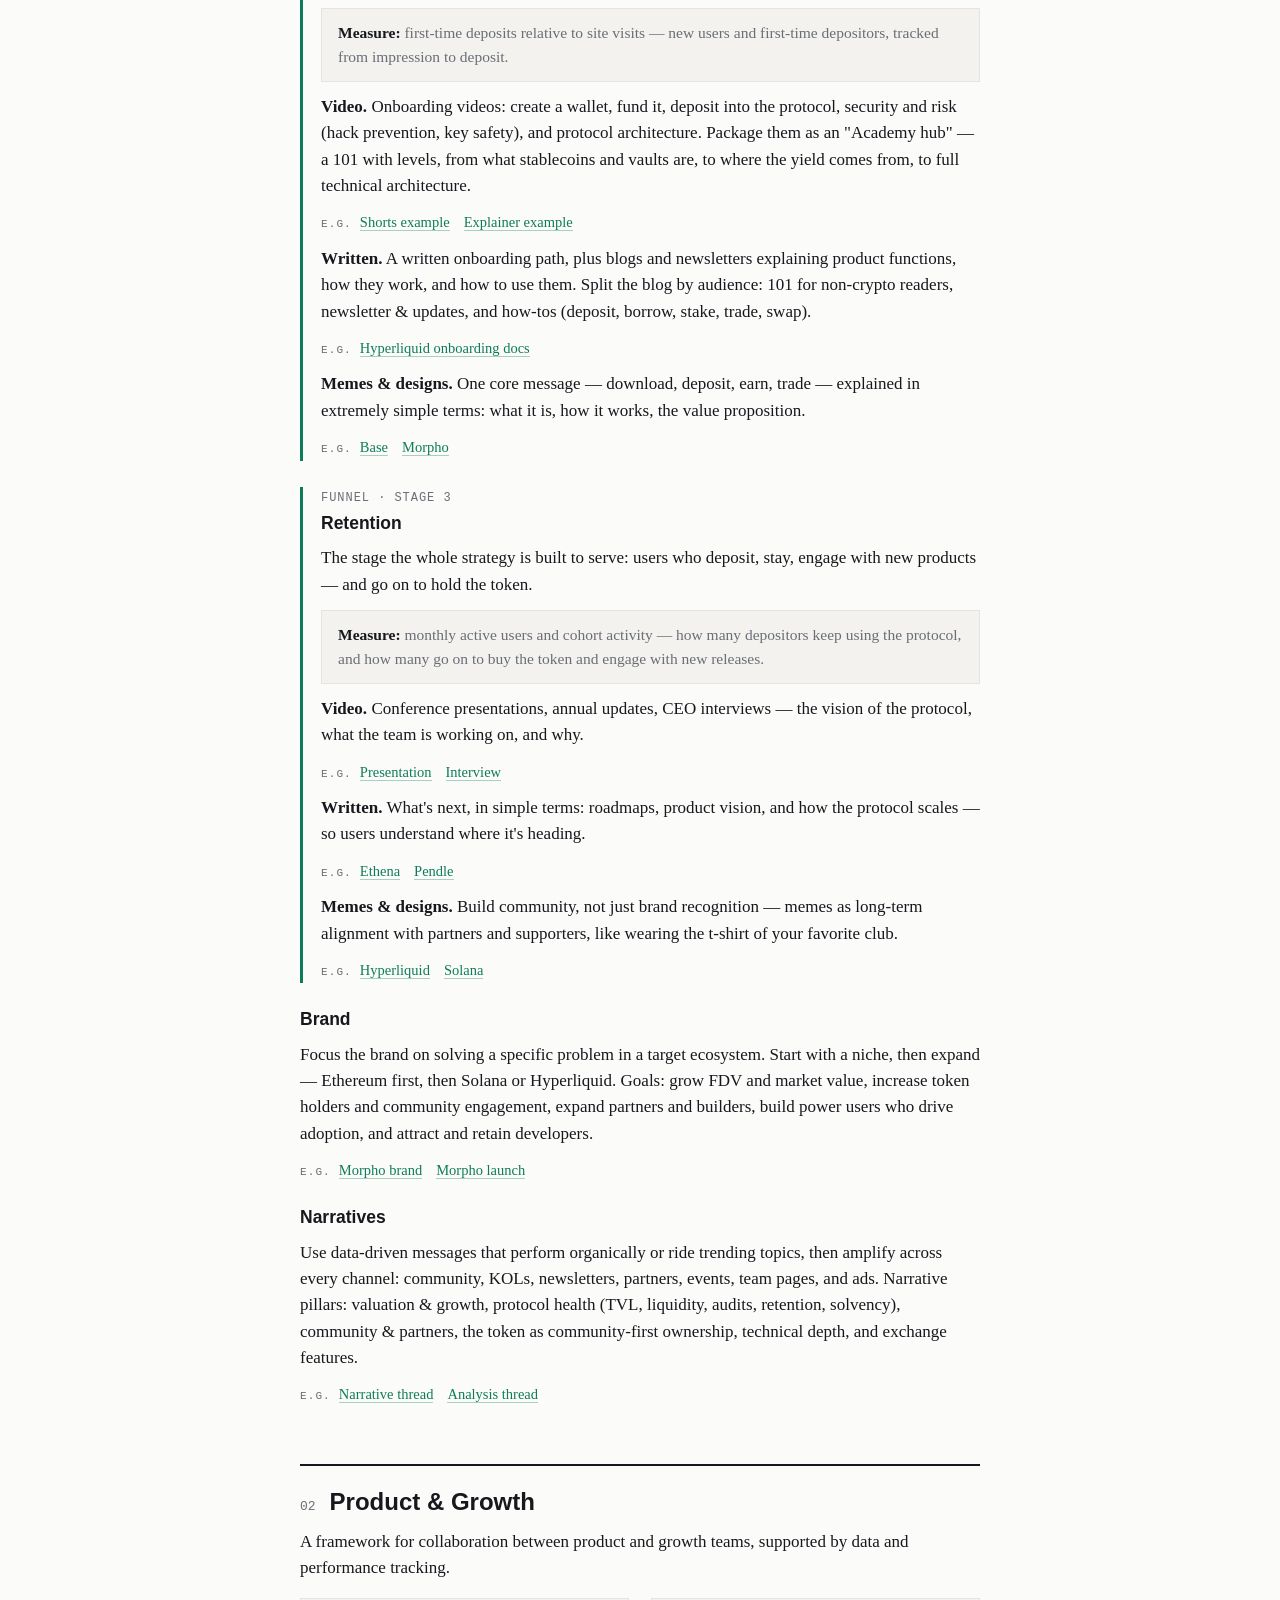
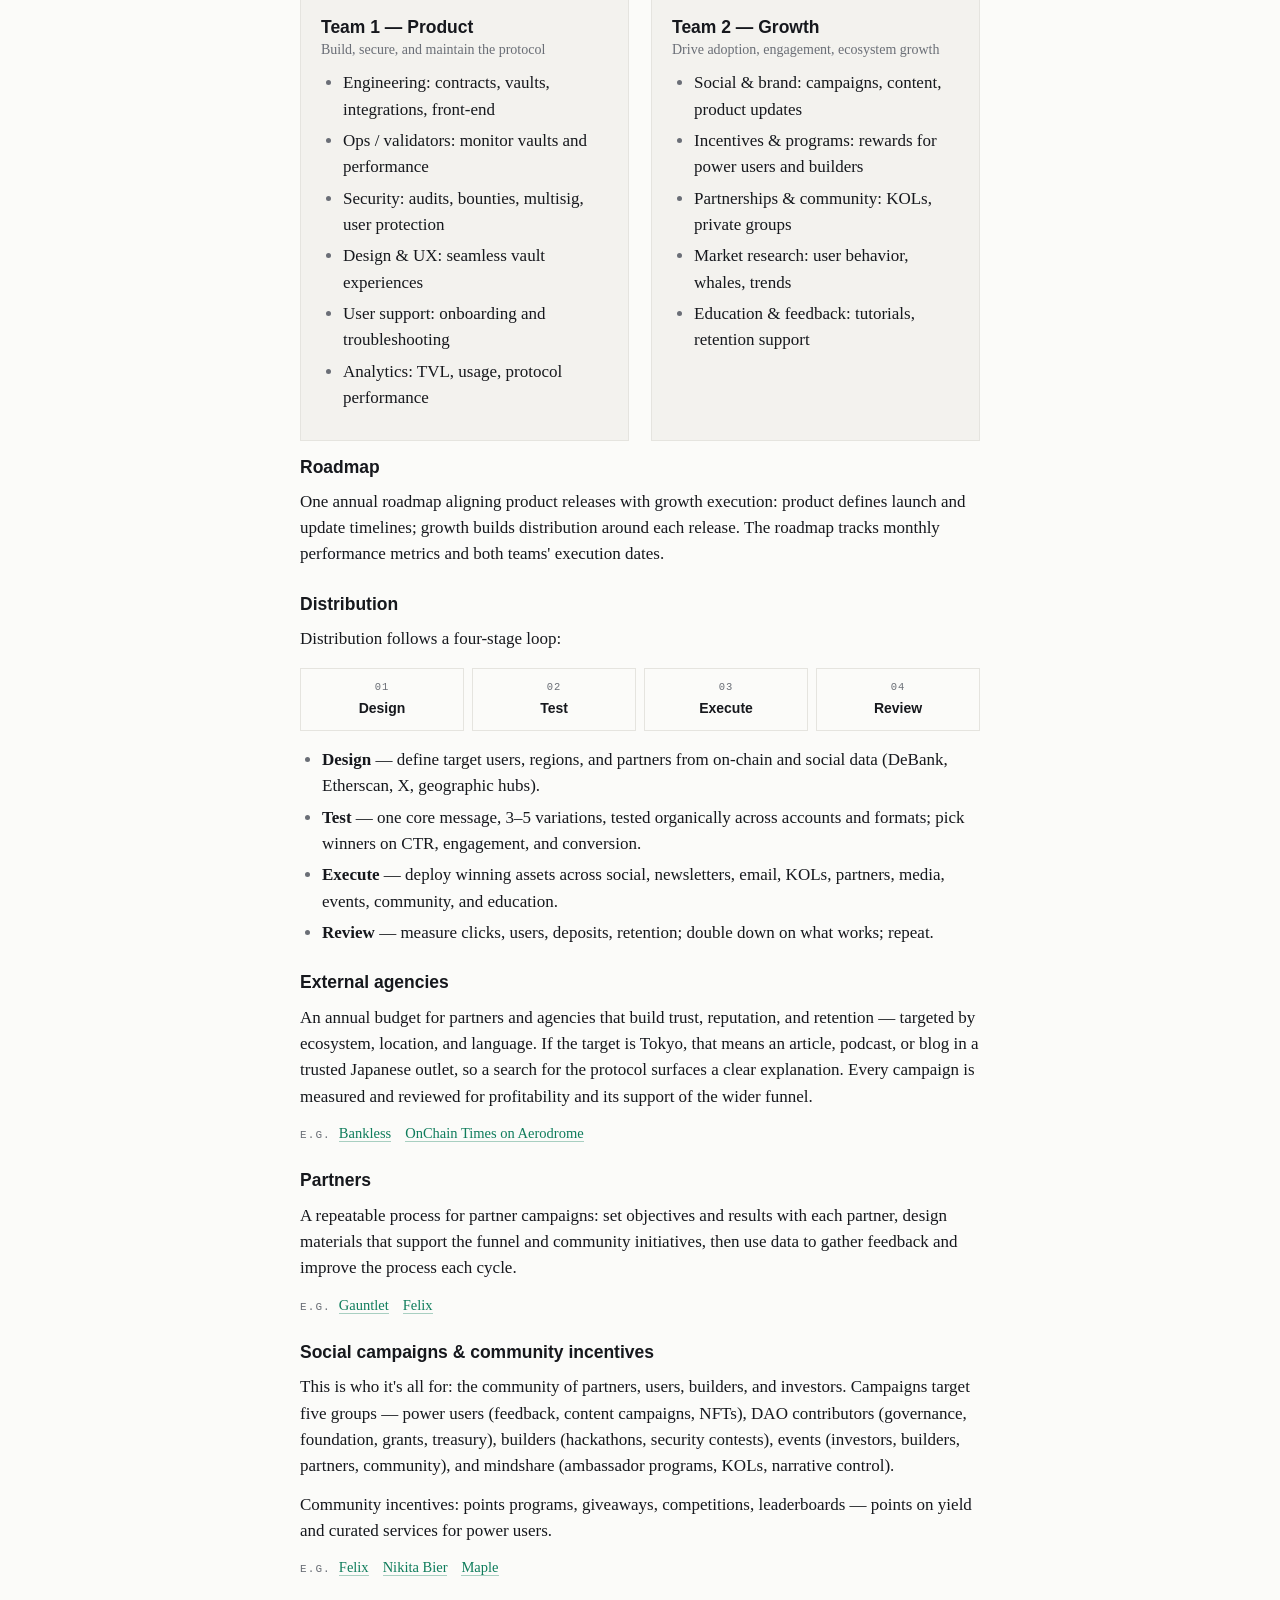
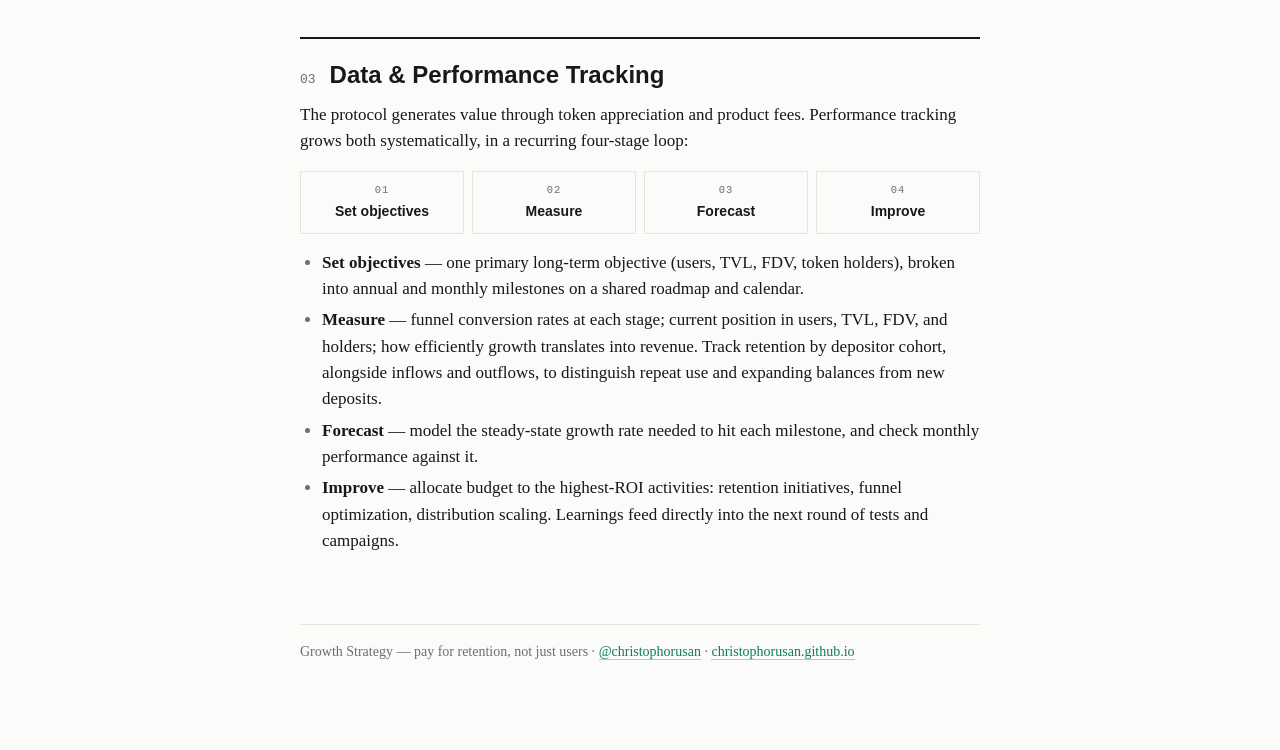
==== commit c9d1328a: "Resolve copy and evidence inconsistencies across portfolio pages" ====
--- a/growth-strategy/index.html
+++ b/growth-strategy/index.html
@@ -221,7 +221,7 @@
   </div>
   <ul>
     <li><b>Set objectives</b> — one primary long-term objective (users, TVL, FDV, token holders), broken into annual and monthly milestones on a shared roadmap and calendar.</li>
-    <li><b>Measure</b> — funnel conversion rates at each stage; current position in users, TVL, FDV, and holders; how efficiently growth translates into revenue. Retention is read through inflows versus outflows — net retention above 100% means users increase exposure over time rather than churn.</li>
+    <li><b>Measure</b> — funnel conversion rates at each stage; current position in users, TVL, FDV, and holders; how efficiently growth translates into revenue. Track retention by depositor cohort, alongside inflows and outflows, to distinguish repeat use and expanding balances from new deposits.</li>
     <li><b>Forecast</b> — model the steady-state growth rate needed to hit each milestone, and check monthly performance against it.</li>
     <li><b>Improve</b> — allocate budget to the highest-ROI activities: retention initiatives, funnel optimization, distribution scaling. Learnings feed directly into the next round of tests and campaigns.</li>
   </ul>
